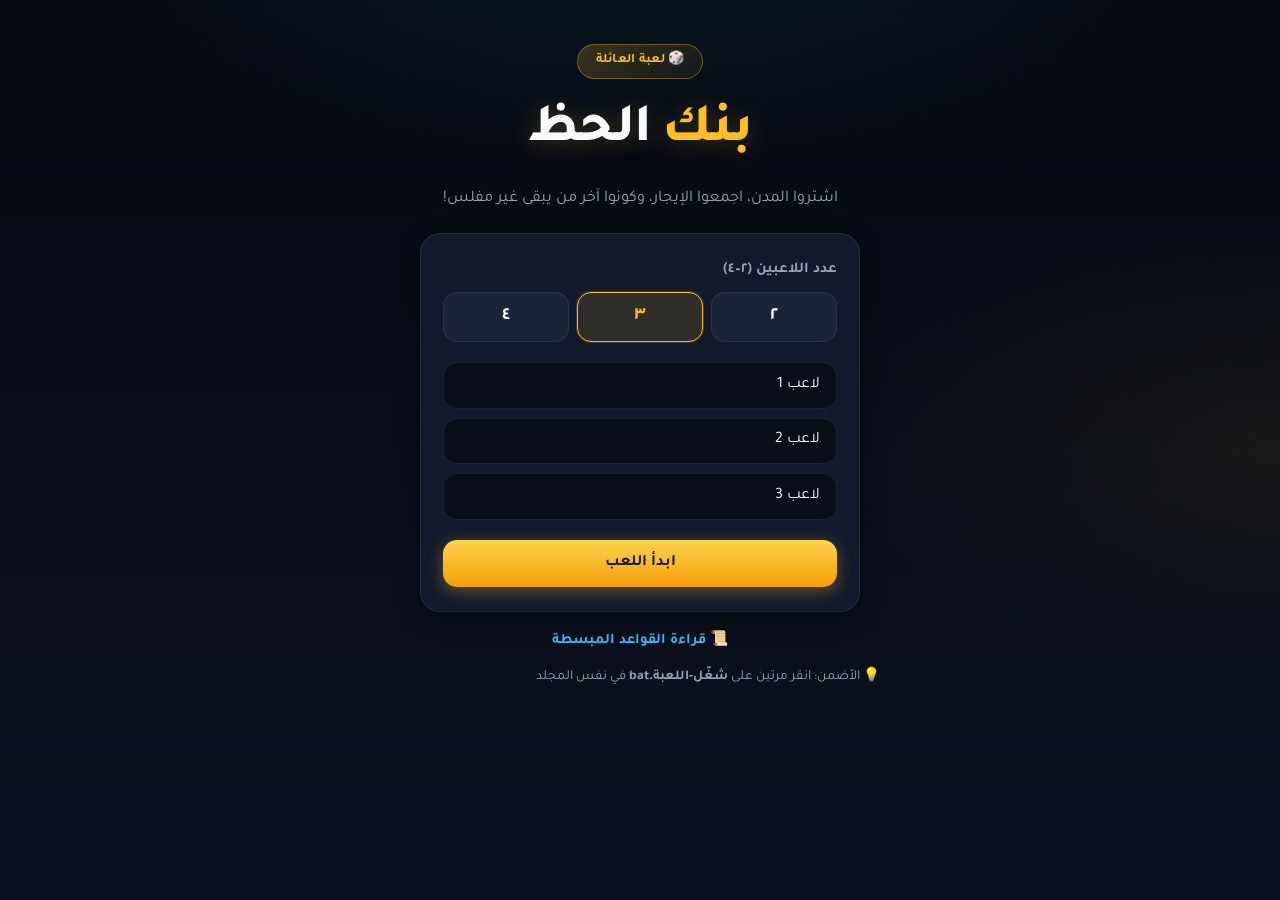
==== index.html @ b0cd0a4f "Add بنك الحظ: Arabic local multiplayer board game. Single-page web game with auto-save and Windows l" ====
<!DOCTYPE html>
<html lang="ar" dir="rtl">
<head>
  <meta charset="UTF-8" />
  <meta name="viewport" content="width=device-width, initial-scale=1, viewport-fit=cover" />
  <meta name="theme-color" content="#0c1220" />
  <title>بنك الحظ — لعبة العائلة</title>
  <link rel="preconnect" href="https://fonts.googleapis.com" />
  <link rel="preconnect" href="https://fonts.gstatic.com" crossorigin />
  <link href="https://fonts.googleapis.com/css2?family=Tajawal:wght@400;500;700;800&display=swap" rel="stylesheet" />
  <style>
:root {
  --bg-deep: #050810;
  --bg: #0c1220;
  --surface: #141c2e;
  --surface-2: #1a2438;
  --surface-glass: rgba(20, 28, 46, 0.92);
  --border: rgba(148, 163, 184, 0.12);
  --border-strong: rgba(251, 191, 36, 0.45);
  --primary: #fbbf24;
  --primary-hover: #f59e0b;
  --accent: #38bdf8;
  --success: #4ade80;
  --danger: #fb7185;
  --text: #f8fafc;
  --text-muted: #94a3b8;
  --text-dim: #64748b;
  --board-frame: #0d3d2a;
  --board-inner: #115e3a;
  --cell-bg: #fffdf7;
  --cell-text: #0f172a;
  --radius: 14px;
  --radius-lg: 20px;
  --shadow: 0 20px 50px rgba(0, 0, 0, 0.55);
  --shadow-soft: 0 8px 24px rgba(0, 0, 0, 0.35);
  --board-size: min(94vw, 580px);
  --ease-out: cubic-bezier(0.22, 1, 0.36, 1);
  font-family: "Tajawal", "Segoe UI", Tahoma, system-ui, sans-serif;
}

*,
*::before,
*::after {
  box-sizing: border-box;
}

html {
  scroll-behavior: smooth;
}

body {
  margin: 0;
  min-height: 100dvh;
  background:
    radial-gradient(ellipse 90% 60% at 50% -15%, rgba(56, 189, 248, 0.12), transparent 55%),
    radial-gradient(ellipse 70% 50% at 100% 50%, rgba(251, 191, 36, 0.06), transparent 50%),
    linear-gradient(180deg, var(--bg-deep) 0%, var(--bg) 100%);
  color: var(--text);
  line-height: 1.55;
  -webkit-font-smoothing: antialiased;
}

#app {
  max-width: 1180px;
  margin: 0 auto;
  padding: 0.75rem 1rem 2rem;
}

.screen {
  display: none;
  opacity: 0;
  transform: translateY(12px);
}

.screen.active {
  display: block;
  animation: screenIn 0.45s var(--ease-out) forwards;
}

@keyframes screenIn {
  to {
    opacity: 1;
    transform: none;
  }
}

.hero {
  text-align: center;
  padding: 2rem 0 1.25rem;
}

.hero-badge {
  display: inline-flex;
  align-items: center;
  gap: 0.35rem;
  background: linear-gradient(135deg, rgba(251, 191, 36, 0.2), rgba(251, 191, 36, 0.05));
  border: 1px solid rgba(251, 191, 36, 0.35);
  padding: 0.4rem 1.1rem;
  border-radius: 999px;
  font-size: 0.82rem;
  font-weight: 700;
  color: var(--primary);
  letter-spacing: 0.02em;
}

.hero h1 {
  font-size: clamp(2.4rem, 9vw, 3.4rem);
  font-weight: 800;
  margin: 0.65rem 0 0;
  letter-spacing: -0.02em;
  color: var(--text);
  text-shadow: 0 2px 24px rgba(251, 191, 36, 0.25);
}

.hero h1 span {
  color: var(--primary);
}

.hero-sub {
  color: var(--text-muted);
  max-width: 30rem;
  margin: 0.85rem auto 0;
  font-size: 1.02rem;
}

.card {
  background: var(--surface-glass);
  backdrop-filter: blur(12px);
  border-radius: var(--radius-lg);
  padding: 1.5rem 1.35rem;
  box-shadow: var(--shadow-soft);
  border: 1px solid var(--border);
}

.setup-card {
  max-width: 440px;
  margin: 0 auto 1rem;
}

.field-label {
  display: block;
  font-weight: 700;
  font-size: 0.95rem;
  color: var(--text-muted);
  margin-bottom: 0.65rem;
}

.player-count {
  display: grid;
  grid-template-columns: repeat(3, 1fr);
  gap: 0.5rem;
  margin-bottom: 1.25rem;
}

.count-btn {
  padding: 0.8rem;
  border: 1px solid var(--border);
  background: var(--surface-2);
  color: var(--text);
  border-radius: var(--radius);
  font-family: inherit;
  font-size: 1.2rem;
  font-weight: 700;
  cursor: pointer;
  transition: border-color 0.2s, background 0.2s, transform 0.15s var(--ease-out);
}

.count-btn:hover {
  border-color: rgba(56, 189, 248, 0.5);
  transform: translateY(-1px);
}

.count-btn.selected {
  border-color: var(--primary);
  background: rgba(251, 191, 36, 0.12);
  color: var(--primary);
  box-shadow: 0 0 0 1px rgba(251, 191, 36, 0.2);
}

.name-fields {
  display: flex;
  flex-direction: column;
  gap: 0.55rem;
  margin-bottom: 1.25rem;
}

.name-fields input {
  width: 100%;
  padding: 0.8rem 1rem;
  border-radius: var(--radius);
  border: 1px solid var(--border);
  background: rgba(5, 8, 16, 0.6);
  color: var(--text);
  font-family: inherit;
  font-size: 1rem;
  transition: border-color 0.2s, box-shadow 0.2s;
}

.name-fields input:focus {
  outline: none;
  border-color: var(--accent);
  box-shadow: 0 0 0 3px rgba(56, 189, 248, 0.15);
}

.setup-actions {
  display: flex;
  flex-direction: column;
  gap: 0.55rem;
}

.btn {
  padding: 0.9rem 1.35rem;
  border: none;
  border-radius: var(--radius);
  font-family: inherit;
  font-size: 1rem;
  font-weight: 700;
  cursor: pointer;
  transition: transform 0.15s var(--ease-out), box-shadow 0.2s, filter 0.2s;
}

.btn:hover:not(:disabled) {
  filter: brightness(1.06);
  transform: translateY(-1px);
}

.btn:active:not(:disabled) {
  transform: scale(0.98);
}

.btn-primary {
  background: linear-gradient(180deg, #fcd34d 0%, var(--primary-hover) 100%);
  color: #1c1917;
  box-shadow: 0 4px 16px rgba(251, 191, 36, 0.35);
}

.btn-secondary {
  background: var(--surface-2);
  color: var(--text);
  border: 1px solid var(--border);
}

.link-btn {
  display: block;
  margin: 1rem auto 0;
  background: none;
  border: none;
  color: var(--accent);
  font-family: inherit;
  font-size: 0.92rem;
  font-weight: 600;
  cursor: pointer;
}

.link-btn:hover {
  text-decoration: underline;
}

.hidden {
  display: none !important;
}

/* ——— اللعب ——— */
.game-topbar {
  display: flex;
  align-items: center;
  justify-content: space-between;
  margin-bottom: 1rem;
  padding: 0.65rem 0.85rem;
  background: var(--surface-glass);
  border: 1px solid var(--border);
  border-radius: var(--radius-lg);
  backdrop-filter: blur(8px);
}

.topbar-title {
  font-weight: 800;
  font-size: 1.05rem;
  display: flex;
  align-items: center;
  gap: 0.45rem;
}

.topbar-actions {
  display: flex;
  gap: 0.4rem;
}

.icon-btn {
  width: 40px;
  height: 40px;
  border-radius: 10px;
  border: 1px solid var(--border);
  background: var(--surface-2);
  cursor: pointer;
  font-size: 1rem;
  transition: background 0.2s, transform 0.15s;
}

.icon-btn:hover {
  background: var(--surface);
  transform: scale(1.05);
}

.icon-btn.danger:hover {
  background: rgba(251, 113, 133, 0.15);
  border-color: rgba(251, 113, 133, 0.35);
}

.game-layout {
  display: grid;
  gap: 1rem;
}

@media (min-width: 920px) {
  .game-layout {
    grid-template-columns: 300px 1fr;
    align-items: start;
  }
}

.sidebar {
  display: flex;
  flex-direction: column;
  gap: 0.55rem;
}

.sidebar-title {
  font-size: 0.75rem;
  font-weight: 700;
  text-transform: uppercase;
  letter-spacing: 0.08em;
  color: var(--text-dim);
  padding: 0 0.25rem 0.35rem;
}

.player-card {
  background: var(--surface);
  border-radius: var(--radius);
  padding: 0.9rem 1rem;
  border: 1px solid var(--border);
  border-right: 4px solid transparent;
  transition: border-color 0.25s, box-shadow 0.25s, transform 0.25s var(--ease-out);
}

.player-card.active-turn {
  border-color: var(--border-strong);
  border-right-color: var(--primary);
  box-shadow: 0 0 24px rgba(251, 191, 36, 0.12);
  transform: translateX(-2px);
}

.player-card.bankrupt {
  opacity: 0.35;
  filter: grayscale(0.8);
}

.player-head {
  display: flex;
  align-items: center;
  gap: 0.55rem;
  margin-bottom: 0.4rem;
}

.player-token {
  width: 32px;
  height: 32px;
  border-radius: 10px;
  display: grid;
  place-items: center;
  font-size: 0.75rem;
  font-weight: 800;
  color: #fff;
  box-shadow: inset 0 -2px 0 rgba(0, 0, 0, 0.15);
}

.player-name {
  font-weight: 700;
  flex: 1;
  font-size: 0.98rem;
}

.player-money {
  font-size: 1.25rem;
  font-weight: 800;
  color: var(--primary);
  font-variant-numeric: tabular-nums;
}

.player-meta {
  font-size: 0.78rem;
  color: var(--text-dim);
  margin-top: 0.15rem;
}

.player-props {
  display: flex;
  flex-wrap: wrap;
  gap: 0.3rem;
  margin-top: 0.45rem;
}

.player-props span {
  display: inline-block;
  background: rgba(0, 0, 0, 0.25);
  border: 1px solid var(--border);
  padding: 0.2rem 0.45rem;
  border-radius: 6px;
  font-size: 0.68rem;
  color: var(--text-muted);
}

.player-props .empty {
  border-style: dashed;
  opacity: 0.7;
}

.board-wrap {
  display: flex;
  flex-direction: column;
  align-items: center;
  gap: 0.85rem;
}

.board {
  --cell: calc(var(--board-size) / 8);
  width: var(--board-size);
  height: var(--board-size);
  display: grid;
  grid-template-columns: var(--cell) repeat(6, var(--cell)) var(--cell);
  grid-template-rows: var(--cell) repeat(6, var(--cell)) var(--cell);
  gap: 3px;
  background: linear-gradient(145deg, var(--board-inner), var(--board-frame));
  border-radius: 16px;
  padding: 8px;
  box-shadow: var(--shadow), inset 0 1px 0 rgba(255, 255, 255, 0.08);
  position: relative;
}

.cell {
  background: var(--cell-bg);
  color: var(--cell-text);
  border-radius: 6px;
  font-size: clamp(0.5rem, 2vw, 0.68rem);
  padding: 3px 2px;
  position: relative;
  overflow: hidden;
  display: flex;
  flex-direction: column;
  min-height: 0;
  border: 1px solid rgba(15, 23, 42, 0.08);
  transition: transform 0.2s var(--ease-out), box-shadow 0.2s;
}

.cell.cell-focus {
  z-index: 2;
  transform: scale(1.06);
  box-shadow: 0 0 0 2px var(--primary), 0 8px 20px rgba(251, 191, 36, 0.35);
  animation: cellPulse 0.6s var(--ease-out);
}

@keyframes cellPulse {
  0% {
    box-shadow: 0 0 0 0 rgba(251, 191, 36, 0.6);
  }
  100% {
    box-shadow: 0 0 0 2px var(--primary), 0 8px 20px rgba(251, 191, 36, 0.35);
  }
}

.cell.corner {
  background: linear-gradient(160deg, #fef3c7, #fde68a);
  font-weight: 800;
  justify-content: center;
  align-items: center;
  text-align: center;
}

.cell.special {
  background: linear-gradient(180deg, #f1f5f9, #e2e8f0);
}

.cell .color-bar {
  height: 8px;
  width: 100%;
  flex-shrink: 0;
  border-radius: 4px 4px 0 0;
}

.cell .cell-name {
  flex: 1;
  display: flex;
  align-items: center;
  justify-content: center;
  text-align: center;
  font-weight: 700;
  line-height: 1.2;
  padding: 2px 1px;
}

.cell .cell-price {
  font-size: 0.58em;
  font-weight: 600;
  color: #64748b;
  text-align: center;
  padding-bottom: 2px;
}

.cell-owned {
  background: #fffef5;
}

.cell .owner-mark {
  position: absolute;
  top: 2px;
  left: 2px;
  width: 6px;
  height: 6px;
  border-radius: 50%;
  box-shadow: 0 0 0 1px rgba(0, 0, 0, 0.15);
}

.cell .tokens {
  position: absolute;
  bottom: 2px;
  left: 2px;
  right: 2px;
  display: flex;
  flex-wrap: wrap;
  gap: 2px;
  justify-content: center;
  min-height: 12px;
}

.mini-token {
  width: 11px;
  height: 11px;
  border-radius: 50%;
  border: 1.5px solid #fff;
  box-shadow: 0 1px 3px rgba(0, 0, 0, 0.35);
  transition: transform 0.15s var(--ease-out);
}

.cell-focus .mini-token {
  transform: scale(1.15);
}

.board-center {
  grid-column: 2 / 8;
  grid-row: 2 / 8;
  background:
    radial-gradient(circle at 50% 30%, rgba(251, 191, 36, 0.08), transparent 55%),
    linear-gradient(165deg, #0f172a 0%, #1e293b 100%);
  border-radius: 12px;
  display: flex;
  flex-direction: column;
  align-items: center;
  justify-content: center;
  color: var(--text);
  text-align: center;
  padding: 1rem;
  border: 1px solid var(--border);
}

.board-center h2 {
  margin: 0;
  font-size: clamp(1.1rem, 4vw, 1.5rem);
  font-weight: 800;
  color: var(--primary);
}

.board-center .center-turn {
  margin-top: 0.75rem;
  padding: 0.5rem 0.85rem;
  background: rgba(0, 0, 0, 0.35);
  border-radius: 999px;
  font-size: 0.8rem;
  border: 1px solid var(--border);
  max-width: 100%;
}

.board-center .center-turn strong {
  color: var(--text);
}

.cell[data-i="0"] { grid-column: 8; grid-row: 8; }
.cell[data-i="1"] { grid-column: 7; grid-row: 8; }
.cell[data-i="2"] { grid-column: 6; grid-row: 8; }
.cell[data-i="3"] { grid-column: 5; grid-row: 8; }
.cell[data-i="4"] { grid-column: 4; grid-row: 8; }
.cell[data-i="5"] { grid-column: 3; grid-row: 8; }
.cell[data-i="6"] { grid-column: 2; grid-row: 8; }
.cell[data-i="7"] { grid-column: 1; grid-row: 8; }
.cell[data-i="8"] { grid-column: 1; grid-row: 7; }
.cell[data-i="9"] { grid-column: 1; grid-row: 6; }
.cell[data-i="10"] { grid-column: 1; grid-row: 5; }
.cell[data-i="11"] { grid-column: 1; grid-row: 4; }
.cell[data-i="12"] { grid-column: 1; grid-row: 3; }
.cell[data-i="13"] { grid-column: 1; grid-row: 2; }
.cell[data-i="14"] { grid-column: 1; grid-row: 1; }
.cell[data-i="15"] { grid-column: 2; grid-row: 1; }
.cell[data-i="16"] { grid-column: 3; grid-row: 1; }
.cell[data-i="17"] { grid-column: 4; grid-row: 1; }
.cell[data-i="18"] { grid-column: 5; grid-row: 1; }
.cell[data-i="19"] { grid-column: 6; grid-row: 1; }
.cell[data-i="20"] { grid-column: 7; grid-row: 1; }
.cell[data-i="21"] { grid-column: 8; grid-row: 1; }
.cell[data-i="22"] { grid-column: 8; grid-row: 2; }
.cell[data-i="23"] { grid-column: 8; grid-row: 3; }
.cell[data-i="24"] { grid-column: 8; grid-row: 4; }
.cell[data-i="25"] { grid-column: 8; grid-row: 5; }
.cell[data-i="26"] { grid-column: 8; grid-row: 6; }
.cell[data-i="27"] { grid-column: 8; grid-row: 7; }

.dice-area {
  width: 100%;
  max-width: var(--board-size);
  background: var(--surface-glass);
  border: 1px solid var(--border);
  border-radius: var(--radius-lg);
  padding: 1.1rem 1rem 1.25rem;
  text-align: center;
  backdrop-filter: blur(10px);
}

.event-strip {
  min-height: 2.25rem;
  margin-bottom: 0.85rem;
  padding: 0.5rem 0.75rem;
  background: rgba(0, 0, 0, 0.3);
  border-radius: var(--radius);
  border: 1px solid var(--border);
  font-size: 0.88rem;
  color: var(--text-muted);
  line-height: 1.4;
  transition: opacity 0.3s, transform 0.3s var(--ease-out);
}

.event-strip.flash {
  animation: stripFlash 0.5s var(--ease-out);
}

@keyframes stripFlash {
  from {
    background: rgba(251, 191, 36, 0.15);
    color: var(--text);
  }
}

.turn-banner {
  margin-bottom: 0.85rem;
  min-height: 2.5rem;
  display: flex;
  align-items: center;
  justify-content: center;
}

.turn-pill {
  display: inline-flex;
  align-items: center;
  gap: 0.5rem;
  padding: 0.45rem 1rem 0.45rem 0.65rem;
  background: var(--surface-2);
  border: 1px solid var(--border);
  border-radius: 999px;
  font-size: 0.95rem;
}

.turn-dot {
  width: 10px;
  height: 10px;
  border-radius: 50%;
  box-shadow: 0 0 8px currentColor;
  animation: turnBlink 1.5s ease infinite;
}

@keyframes turnBlink {
  0%, 100% { opacity: 1; }
  50% { opacity: 0.5; }
}

.turn-pill .tag {
  font-size: 0.72rem;
  padding: 0.15rem 0.45rem;
  background: rgba(251, 113, 133, 0.2);
  color: var(--danger);
  border-radius: 6px;
  font-weight: 700;
}

.dice-row {
  display: flex;
  justify-content: center;
  align-items: center;
  gap: 1.25rem;
  margin-bottom: 0.45rem;
}

.die {
  width: 64px;
  height: 64px;
  background: linear-gradient(145deg, #ffffff, #f1f5f9);
  color: #0f172a;
  border-radius: 14px;
  display: grid;
  place-items: center;
  font-size: 2rem;
  font-weight: 800;
  box-shadow: 0 6px 0 #cbd5e1, 0 10px 24px rgba(0, 0, 0, 0.35);
  transition: transform 0.35s var(--ease-out);
}

.die.rolling {
  animation: dieRoll 0.12s ease infinite;
}

.die.landed {
  animation: dieLand 0.45s var(--ease-out);
}

@keyframes dieRoll {
  0%, 100% { transform: rotate(-8deg) translateY(0); }
  50% { transform: rotate(8deg) translateY(-4px); }
}

@keyframes dieLand {
  0% { transform: scale(1.15) rotate(5deg); }
  100% { transform: none; }
}

.dice-sum {
  color: var(--text-muted);
  font-size: 0.92rem;
  font-weight: 600;
  min-height: 1.35em;
  margin: 0 0 1rem;
}

.dice-sum .double {
  color: var(--primary);
}

.action-buttons {
  display: flex;
  flex-wrap: wrap;
  gap: 0.55rem;
  justify-content: center;
}

.action-buttons .btn {
  min-width: 140px;
}

.btn:disabled {
  opacity: 0.45;
  cursor: not-allowed;
  transform: none !important;
}

.log-panel {
  margin-top: 1rem;
  background: var(--surface);
  border-radius: var(--radius-lg);
  overflow: hidden;
  border: 1px solid var(--border);
}

.log-toggle {
  width: 100%;
  padding: 0.7rem 1rem;
  background: var(--surface-2);
  border: none;
  color: var(--text-muted);
  font-family: inherit;
  font-weight: 600;
  font-size: 0.88rem;
  cursor: pointer;
  text-align: right;
}

.game-log {
  list-style: none;
  margin: 0;
  padding: 0.65rem 1rem 0.85rem;
  max-height: 140px;
  overflow-y: auto;
  font-size: 0.82rem;
  color: var(--text-dim);
}

.game-log.collapsed {
  display: none;
}

.game-log li {
  padding: 0.35rem 0;
  border-bottom: 1px solid var(--border);
}

.game-log li:first-child {
  color: var(--text-muted);
  font-weight: 600;
}

.win-card {
  max-width: 420px;
  margin: 3rem auto;
  text-align: center;
  background: var(--surface-glass);
  padding: 2.25rem 1.75rem;
  border-radius: var(--radius-lg);
  box-shadow: var(--shadow);
  border: 1px solid var(--border-strong);
}

.confetti {
  font-size: 3.5rem;
  animation: confettiPop 0.6s var(--ease-out);
}

@keyframes confettiPop {
  from { transform: scale(0.5); opacity: 0; }
  to { transform: none; opacity: 1; }
}

.win-card h2 {
  color: var(--primary);
  font-size: 2rem;
  margin: 0.5rem 0;
}

.modal {
  border: none;
  border-radius: var(--radius-lg);
  padding: 0;
  max-width: min(92vw, 500px);
  background: var(--surface);
  color: var(--text);
  box-shadow: var(--shadow);
  border: 1px solid var(--border);
}

.modal::backdrop {
  background: rgba(5, 8, 16, 0.75);
  backdrop-filter: blur(4px);
}

.modal-inner {
  padding: 1.5rem 1.35rem;
}

.modal-inner h2,
.modal-inner h3 {
  margin-top: 0;
  color: var(--text);
}

.modal-inner h3 {
  font-size: 1.25rem;
  color: var(--primary);
}

.rules-list {
  padding-right: 1.15rem;
  line-height: 1.7;
  color: var(--text-muted);
}

.rules-list li {
  margin-bottom: 0.55rem;
}

.rules-list strong {
  color: var(--text);
}

.modal-actions {
  display: flex;
  flex-wrap: wrap;
  gap: 0.5rem;
  margin-top: 1.15rem;
}

.modal-actions .btn {
  flex: 1;
  min-width: 100px;
}

@media (max-width: 480px) {
  .die {
    width: 56px;
    height: 56px;
    font-size: 1.65rem;
  }

  .player-card.active-turn {
    transform: none;
  }
}

@media (prefers-reduced-motion: reduce) {
  *,
  *::before,
  *::after {
    animation-duration: 0.01ms !important;
    transition-duration: 0.01ms !important;
  }
}

</style>
</head>
<body>
  <div id="app">
    <!-- شاشة البداية -->
    <section id="screen-setup" class="screen active">
      <header class="hero">
        <div class="hero-badge">🎲 لعبة العائلة</div>
        <h1><span>بنك</span> الحظ</h1>
        <p class="hero-sub">اشتروا المدن، اجمعوا الإيجار، وكونوا آخر من يبقى غير مفلس!</p>
      </header>

      <div class="card setup-card">
        <label class="field-label">عدد اللاعبين (٢–٤)</label>
        <div class="player-count" role="group" aria-label="عدد اللاعبين">
          <button type="button" class="count-btn" data-count="2">٢</button>
          <button type="button" class="count-btn selected" data-count="3">٣</button>
          <button type="button" class="count-btn" data-count="4">٤</button>
        </div>

        <div id="name-fields" class="name-fields"></div>

        <div class="setup-actions">
          <button type="button" id="btn-resume" class="btn btn-secondary hidden">متابعة اللعبة المحفوظة</button>
          <button type="button" id="btn-start" class="btn btn-primary">ابدأ اللعب</button>
        </div>
      </div>

      <button type="button" id="btn-rules-setup" class="link-btn">📜 قراءة القواعد المبسطة</button>
      <p class="hero-sub" style="font-size:0.85rem;margin-top:1rem">💡 الأضمن: انقر مرتين على <strong>شغّل-اللعبة.bat</strong> في نفس المجلد</p>
    </section>

    <!-- شاشة اللعب -->
    <section id="screen-game" class="screen">
      <header class="game-topbar">
        <div class="topbar-title">
          <span class="logo-mini">🎲</span>
          <span>بنك الحظ</span>
        </div>
        <div class="topbar-actions">
          <button type="button" id="btn-rules-game" class="icon-btn" title="القواعد">📜</button>
          <button type="button" id="btn-new-game" class="icon-btn danger" title="لعبة جديدة">🔄</button>
        </div>
      </header>

      <div class="game-layout">
        <aside class="sidebar" id="players-panel"></aside>

        <main class="board-wrap">
          <div id="board" class="board" aria-label="لوحة اللعب"></div>
          <div class="dice-area">
            <div id="event-strip" class="event-strip">مرحباً — اضغط «ابدأ اللعب» ثم ارمِ النرد</div>
            <div class="turn-banner" id="turn-banner"></div>
            <div class="dice-row">
              <div class="die" id="die1"><span>—</span></div>
              <div class="die" id="die2"><span>—</span></div>
            </div>
            <p class="dice-sum" id="dice-sum"></p>
            <div class="action-buttons" id="action-buttons"></div>
          </div>
        </main>
      </div>

      <div id="log-panel" class="log-panel">
        <button type="button" class="log-toggle" id="log-toggle">سجل اللعب ▾</button>
        <ul id="game-log" class="game-log collapsed"></ul>
      </div>
    </section>

    <!-- شاشة الفوز -->
    <section id="screen-win" class="screen">
      <div class="win-card">
        <div class="confetti">🎉</div>
        <h2 id="win-title">فوز!</h2>
        <p id="win-message"></p>
        <button type="button" id="btn-win-new" class="btn btn-primary">لعبة جديدة</button>
        <button type="button" id="btn-win-home" class="btn btn-secondary">العودة للرئيسية</button>
      </div>
    </section>
  </div>

  <!-- نافذة القواعد -->
  <dialog id="rules-dialog" class="modal">
    <div class="modal-inner">
      <h2>قواعد مبسطة</h2>
      <ul class="rules-list">
        <li>كل لاعب يبدأ بـ <strong>١٥٠٠</strong> دينار وقطعة على مربع <strong>البداية</strong>.</li>
        <li>بالدور: ارمِ النرد (٢–١٢) وتحرّك. إذا طلع <strong>توتّا</strong> (نفس الرقم على النردين) ترمي مرة أخرى بعد انتهاء دورك (حد أقصى ٣ توتا متتالية).</li>
        <li>مرور أو وقوف على <strong>البداية</strong>: تحصل على <strong>٢٠٠</strong> دينار.</li>
        <li>مربع <strong>مدينة</strong> غير مملوكة: يمكنك الشراء بالسعر المعروض أو تخطي الشراء.</li>
        <li>مربع مدينة مملوكة لغيرك: تدفع <strong>إيجار</strong> حسب السعر على المربع.</li>
        <li><strong>البنك</strong>: يدفع ويستلم؛ لا يمكنك الاقتراض. إذا لم تكفِ أموالك للدفع تُباع ممتلكاتك تلقائياً للبنك (نصف السعر) حتى تسدّد أو <strong>تفلس</strong>.</li>
        <li><strong>الضريبة</strong>: ١٠٠ أو ٢٠٠ دينار حسب المربع.</li>
        <li><strong>كرت الحظ</strong>: اسحب كرتاً وتنفّذ ما عليه فوراً.</li>
        <li><strong>السجن</strong>: عند «اذهب إلى السجن» تنتقل للسجن. للخروج: ادفع <strong>٥٠</strong>، أو ارمِ توتا، أو انتظر ٣ دورات (بدون حركة).</li>
        <li>زيارة السجن أو الانتظار المجاني: لا شيء يحدث.</li>
        <li>آخر لاعب <strong>غير مفلس</strong> يفوز!</li>
      </ul>
      <form method="dialog">
        <button class="btn btn-primary">فهمت</button>
      </form>
    </div>
  </dialog>

  <!-- نافذة إجراء -->
  <dialog id="action-dialog" class="modal">
    <div class="modal-inner" id="action-dialog-body"></div>
  </dialog>

  <script>
(function () {
  "use strict";

  const STORAGE_KEY = "bankAlHazz_save_v1";
  const BOARD_LEN = 28;
  const START_INDEX = 0;
  const JAIL_INDEX = 7;
  const GO_JAIL_INDEX = 21;
  const START_MONEY = 1500;
  const PASS_START_BONUS = 200;
  const JAIL_BAIL = 50;
  const MAX_DOUBLES = 3;

  const PLAYER_COLORS = ["#ef4444", "#3b82f6", "#eab308", "#a855f7"];
  const PLAYER_EMOJI = ["1", "2", "3", "4"];

  const MOVE_STEP_MS = 130;

  /** @type {typeof cells} */
  const cells = [
    { type: "start", name: "البداية", short: "🏁" },
    { type: "property", name: "سوق واقف", price: 60, rent: 6, color: "#7c3aed" },
    { type: "property", name: "حي الصفا", price: 60, rent: 6, color: "#7c3aed" },
    { type: "chance", name: "كرت الحظ", short: "❓" },
    { type: "property", name: "كورنيش جدة", price: 100, rent: 10, color: "#0284c7" },
    { type: "property", name: "برج المملكة", price: 100, rent: 10, color: "#0284c7" },
    { type: "property", name: "العلا", price: 120, rent: 12, color: "#0284c7" },
    { type: "jail", name: "السجن", short: "🔒" },
    { type: "property", name: "مارينا دبي", price: 140, rent: 14, color: "#dc2626" },
    { type: "property", name: "مسقط", price: 140, rent: 14, color: "#dc2626" },
    { type: "tax", name: "ضريبة", amount: 100, short: "💸" },
    { type: "property", name: "الكويت", price: 160, rent: 16, color: "#dc2626" },
    { type: "property", name: "الدوحة", price: 180, rent: 18, color: "#ea580c" },
    { type: "property", name: "المنامة", price: 180, rent: 18, color: "#ea580c" },
    { type: "free", name: "استراحة", short: "☕" },
    { type: "property", name: "القاهرة", price: 200, rent: 20, color: "#ea580c" },
    { type: "chance", name: "كرت الحظ", short: "❓" },
    { type: "property", name: "فاس", price: 220, rent: 22, color: "#0d9488" },
    { type: "property", name: "مراكش", price: 220, rent: 22, color: "#0d9488" },
    { type: "property", name: "تونس", price: 240, rent: 24, color: "#0d9488" },
    { type: "gojail", name: "اذهب للسجن", short: "👮" },
    { type: "property", name: "بيروت", price: 260, rent: 26, color: "#16a34a" },
    { type: "property", name: "عمان", price: 260, rent: 26, color: "#16a34a" },
    { type: "property", name: "دمشق", price: 280, rent: 28, color: "#16a34a" },
    { type: "property", name: "الرياض", price: 300, rent: 30, color: "#ca8a04" },
    { type: "property", name: "أبوظبي", price: 320, rent: 32, color: "#ca8a04" },
    { type: "tax", name: "ضريبة كبيرة", amount: 200, short: "💸" },
    { type: "property", name: "القدس", price: 350, rent: 35, color: "#ca8a04" },
  ];

  const chanceCards = [
    { text: "ارجع إلى البداية واستلم ٢٠٠ دينار.", effect: "goStart" },
    { text: "البنك يمنحك ١٠٠ دينار.", effect: "gain", amount: 100 },
    { text: "ادفع ٥٠ دينار للبنك.", effect: "pay", amount: 50 },
    { text: "اذهب إلى السجن مباشرة.", effect: "jail" },
    { text: "تقدّم ٣ مربعات.", effect: "move", steps: 3 },
    { text: "ارجع ٣ مربعات.", effect: "move", steps: -3 },
    { text: "ادفع ٧٥ دينار (رسوم إصلاح).", effect: "pay", amount: 75 },
    { text: "احصل على ٥٠ دينار من كل لاعب نشط.", effect: "collectAll", amount: 50 },
    { text: "تبرّع ٢٥ دينار للبنك.", effect: "pay", amount: 25 },
    { text: "تقدّم إلى أقرب مدينة (إن وُجدت) — أو ٢٠٠ دينار.", effect: "nearestOrMoney" },
  ];

  /** @type {GameState | null} */
  let state = null;
  let busy = false;
  let selectedCount = 3;

  const $ = (sel) => document.querySelector(sel);
  const screens = {
    setup: $("#screen-setup"),
    game: $("#screen-game"),
    win: $("#screen-win"),
  };

  function fmt(n) {
    return n.toLocaleString("ar-EG");
  }

  function log(msg) {
    if (!state) return;
    state.log.unshift(msg);
    if (state.log.length > 80) state.log.pop();
    const strip = document.querySelector("#event-strip");
    if (strip) {
      strip.textContent = msg;
      strip.classList.remove("flash");
      void strip.offsetWidth;
      strip.classList.add("flash");
    }
    saveGame();
    renderLog();
  }

  function createInitialState(names) {
    const owners = new Array(BOARD_LEN).fill(null);
    const players = names.map((name, i) => ({
      id: i,
      name: name.trim() || `لاعب ${i + 1}`,
      money: START_MONEY,
      position: START_INDEX,
      inJail: false,
      jailTurns: 0,
      bankrupt: false,
      color: PLAYER_COLORS[i],
      emoji: PLAYER_EMOJI[i],
    }));
    return {
      players,
      owners,
      currentPlayerIndex: 0,
      phase: "roll",
      doublesStreak: 0,
      extraRollFromDoubles: false,
      log: ["— بدأت لعبة جديدة —"],
      winnerId: null,
      focusCell: null,
    };
  }

  function boardCellLabel(cell) {
    const compact = window.matchMedia("(max-width: 520px)").matches;
    if (cell.type === "property") {
      if (compact) {
        const w = cell.name.split(/\s+/)[0];
        return w.length > 5 ? w.slice(0, 4) + "…" : w;
      }
      return cell.name;
    }
    return cell.short || cell.name;
  }

  function activePlayers() {
    return state.players.filter((p) => !p.bankrupt);
  }

  function currentPlayer() {
    return state.players[state.currentPlayerIndex];
  }

  function nextPlayerIndex(from) {
    let i = from;
    for (let n = 0; n < state.players.length; n++) {
      i = (i + 1) % state.players.length;
      if (!state.players[i].bankrupt) return i;
    }
    return from;
  }

  function saveGame() {
    if (!state) return;
    try {
      localStorage.setItem(STORAGE_KEY, JSON.stringify(state));
      $("#btn-resume").classList.remove("hidden");
    } catch (_) {
      /* ignore */
    }
  }

  function loadGame() {
    try {
      const raw = localStorage.getItem(STORAGE_KEY);
      if (!raw) return null;
      return JSON.parse(raw);
    } catch {
      return null;
    }
  }

  function clearSave() {
    localStorage.removeItem(STORAGE_KEY);
    $("#btn-resume").classList.add("hidden");
  }

  function showScreen(name) {
    Object.values(screens).forEach((el) => el.classList.remove("active"));
    screens[name].classList.add("active");
  }

  function propertiesOf(playerId) {
    const list = [];
    for (let i = 0; i < BOARD_LEN; i++) {
      if (cells[i].type === "property" && state.owners[i] === playerId) {
        list.push({ index: i, ...cells[i] });
      }
    }
    return list;
  }

  function sellPropertyToBank(cellIndex) {
    const cell = cells[cellIndex];
    if (cell.type !== "property") return 0;
    const ownerId = state.owners[cellIndex];
    if (ownerId == null) return 0;
    const refund = Math.floor(cell.price / 2);
    state.players[ownerId].money += refund;
    state.owners[cellIndex] = null;
    log(`${state.players[ownerId].name} باع ${cell.name} للبنك (+${fmt(refund)}).`);
    return refund;
  }

  function tryPay(player, amount, reason) {
    if (player.bankrupt) return false;
    if (player.money >= amount) {
      player.money -= amount;
      return true;
    }
    while (player.money < amount) {
      const owned = propertiesOf(player.id);
      if (owned.length === 0) {
        declareBankrupt(player, reason);
        return false;
      }
      sellPropertyToBank(owned[0].index);
    }
    if (player.money >= amount) {
      player.money -= amount;
      return true;
    }
    declareBankrupt(player, reason);
    return false;
  }

  function transferMoney(from, to, amount, reason) {
    if (!tryPay(from, amount, reason)) return false;
    if (to) to.money += amount;
    return true;
  }

  function declareBankrupt(player, reason) {
    player.bankrupt = true;
    player.inJail = false;
    log(`💀 ${player.name} أفلس (${reason}).`);
    for (let i = 0; i < BOARD_LEN; i++) {
      if (state.owners[i] === player.id) state.owners[i] = null;
    }
    player.money = 0;
    checkWinner();
    saveGame();
    renderAll();
  }

  function checkWinner() {
    const alive = activePlayers();
    if (alive.length === 1 && state.players.length > 1) {
      state.winnerId = alive[0].id;
      state.phase = "ended";
      saveGame();
      showWin(alive[0]);
    } else if (alive.length === 0) {
      state.phase = "ended";
      saveGame();
    }
  }

  function showWin(player) {
    $("#win-title").textContent = "🎉 فوز!";
    $("#win-message").textContent = `${player.name} هو آخر من بقي غير مفلس! الرصيد: ${fmt(player.money)} دينار.`;
    showScreen("win");
  }

  function renderNameFields() {
    const wrap = $("#name-fields");
    wrap.innerHTML = "";
    for (let i = 0; i < selectedCount; i++) {
      const input = document.createElement("input");
      input.type = "text";
      input.placeholder = `اسم اللاعب ${i + 1}`;
      input.maxLength = 16;
      input.dataset.index = String(i);
      input.value = `لاعب ${i + 1}`;
      wrap.appendChild(input);
    }
  }

  function renderBoard() {
    const board = $("#board");
    board.innerHTML = "";

    const center = document.createElement("div");
    center.className = "board-center";
    const cur = currentPlayer();
    const centerTurn =
      cur && !cur.bankrupt && state.phase !== "ended"
        ? `<div class="center-turn">الدور: <strong style="color:${cur.color}">${cur.name}</strong></div>`
        : "<p style='margin:0.35rem 0 0;font-size:0.75rem;color:var(--text-dim)'>٢–٤ لاعبين · نفس الجهاز</p>";
    center.innerHTML = `<h2>بنك الحظ</h2>${centerTurn}`;
    board.appendChild(center);

    for (let i = 0; i < BOARD_LEN; i++) {
      const cell = cells[i];
      const el = document.createElement("div");
      el.className = "cell";
      el.dataset.i = String(i);
      el.title = cell.name;
      if (state.focusCell === i) el.classList.add("cell-focus");
      if (cell.type === "start" || cell.type === "jail" || cell.type === "free" || cell.type === "gojail") {
        el.classList.add("corner");
      } else if (cell.type !== "property") {
        el.classList.add("special");
      }

      if (cell.type === "property") {
        const bar = document.createElement("div");
        bar.className = "color-bar";
        bar.style.background = cell.color;
        el.appendChild(bar);
        const ownerId = state.owners[i];
        if (ownerId != null) {
          el.classList.add("cell-owned");
          const mark = document.createElement("span");
          mark.className = "owner-mark";
          mark.style.background = state.players[ownerId].color;
          el.appendChild(mark);
        }
      }

      const nameEl = document.createElement("div");
      nameEl.className = "cell-name";
      nameEl.textContent = boardCellLabel(cell);
      el.appendChild(nameEl);

      if (cell.type === "property") {
        const price = document.createElement("div");
        price.className = "cell-price";
        price.textContent = `${fmt(cell.price)}`;
        el.appendChild(price);
      }

      const tokens = document.createElement("div");
      tokens.className = "tokens";
      state.players.forEach((p) => {
        if (!p.bankrupt && p.position === i) {
          const t = document.createElement("span");
          t.className = "mini-token";
          t.style.background = p.color;
          t.title = p.name;
          tokens.appendChild(t);
        }
      });
      el.appendChild(tokens);
      board.appendChild(el);
    }
  }

  function renderPlayersPanel() {
    const panel = $("#players-panel");
    panel.innerHTML = '<div class="sidebar-title">اللاعبون</div>';
    const cur = currentPlayer();
    state.players.forEach((p) => {
      const card = document.createElement("div");
      card.className = "player-card";
      if (cur && p.id === cur.id && !p.bankrupt && state.phase !== "ended") {
        card.classList.add("active-turn");
      }
      if (p.bankrupt) card.classList.add("bankrupt");
      card.style.borderRightColor = p.bankrupt ? "transparent" : p.color;

      const props = propertiesOf(p.id);
      const propsHtml = props.length
        ? props.map((pr) => `<span title="${pr.name}">${pr.name.split(" ")[0]}</span>`).join("")
        : '<span class="empty">لا ممتلكات</span>';

      const meta = p.bankrupt ? "مفلس" : p.inJail ? "في السجن" : `${props.length} مدينة`;

      card.innerHTML = `
        <div class="player-head">
          <span class="player-token" style="background:${p.color}">${p.emoji}</span>
          <span class="player-name">${p.name}</span>
        </div>
        <div class="player-money">${fmt(p.money)} <small style="font-size:0.65em;opacity:0.85">د.إ</small></div>
        <div class="player-meta">${meta}</div>
        <div class="player-props">${propsHtml}</div>
      `;
      panel.appendChild(card);
    });
  }

  function renderLog() {
    const ul = $("#game-log");
    ul.innerHTML = state.log.map((line) => `<li>${line}</li>`).join("");
  }

  function renderActions() {
    const wrap = $("#action-buttons");
    wrap.innerHTML = "";
    const p = currentPlayer();
    const banner = $("#turn-banner");

    if (state.phase === "ended") {
      banner.innerHTML = '<span class="turn-pill">انتهت اللعبة</span>';
      return;
    }
    if (!p || p.bankrupt) {
      banner.innerHTML = "";
      return;
    }

    const jailTag = p.inJail ? '<span class="tag">سجن</span>' : "";
    banner.innerHTML = `<div class="turn-pill"><span class="turn-dot" style="background:${p.color};color:${p.color}"></span><strong>${p.name}</strong>${jailTag}</div>`;

    if (state.phase === "roll") {
      const rollBtn = mkBtn("🎲 ارمِ النرد", "btn-primary", () => doRoll());
      if (busy) rollBtn.disabled = true;
      wrap.appendChild(rollBtn);

      if (p.inJail) {
        const payBtn = mkBtn(`ادفع ${fmt(JAIL_BAIL)} للخروج`, "btn-secondary", () => payJailAndRoll());
        payBtn.disabled = busy;
        wrap.appendChild(payBtn);
      }
    } else if (state.phase === "postRoll") {
      const endBtn = mkBtn("إنهاء الدور", "btn-secondary", () => endTurn());
      endBtn.disabled = busy;
      wrap.appendChild(endBtn);
    }
  }

  function mkBtn(label, cls, onClick) {
    const b = document.createElement("button");
    b.type = "button";
    b.className = `btn ${cls}`;
    b.textContent = label;
    b.addEventListener("click", onClick);
    return b;
  }

  function renderDice(d1, d2) {
    const el1 = $("#die1");
    const el2 = $("#die2");
    if (d1 == null) {
      el1.querySelector("span").textContent = "—";
      el2.querySelector("span").textContent = "—";
      $("#dice-sum").textContent = "";
      return;
    }
    el1.querySelector("span").textContent = String(d1);
    el2.querySelector("span").textContent = String(d2);
    el1.classList.add("landed");
    el2.classList.add("landed");
    setTimeout(() => {
      el1.classList.remove("landed");
      el2.classList.remove("landed");
    }, 450);
    const sumEl = $("#dice-sum");
    const doublePart = d1 === d2 ? ' · <span class="double">توتّا!</span>' : "";
    sumEl.innerHTML = `المجموع: <strong>${d1 + d2}</strong>${doublePart}`;
  }

  function renderAll() {
    if (!state) return;
    renderBoard();
    renderPlayersPanel();
    renderActions();
    renderLog();
  }

  function animateRoll(d1, d2) {
    return new Promise((resolve) => {
      const el1 = $("#die1");
      const el2 = $("#die2");
      el1.classList.add("rolling");
      el2.classList.add("rolling");
      let ticks = 0;
      const iv = setInterval(() => {
        el1.querySelector("span").textContent = String(1 + Math.floor(Math.random() * 6));
        el2.querySelector("span").textContent = String(1 + Math.floor(Math.random() * 6));
        ticks++;
        if (ticks > 12) {
          clearInterval(iv);
          el1.classList.remove("rolling");
          el2.classList.remove("rolling");
          renderDice(d1, d2);
          resolve();
        }
      }, 55);
    });
  }

  async function doRoll() {
    if (busy || state.phase !== "roll") return;
    const p = currentPlayer();
    if (p.bankrupt || p.inJail === undefined) return;

    busy = true;
    renderActions();

    const d1 = 1 + Math.floor(Math.random() * 6);
    const d2 = 1 + Math.floor(Math.random() * 6);
    const isDouble = d1 === d2;

    await animateRoll(d1, d2);

    if (p.inJail) {
      if (isDouble) {
        p.inJail = false;
        p.jailTurns = 0;
        log(`${p.name} طلع توتا وهرب من السجن!`);
        await movePlayerSteps(p, d1 + d2, true);
      } else {
        p.jailTurns++;
        log(`${p.name} لم يطلع توتا في السجن (محاولة ${p.jailTurns}/٣).`);
        if (p.jailTurns >= 3) {
          p.inJail = false;
          p.jailTurns = 0;
          log(`${p.name} خرج من السجن بعد ٣ دورات.`);
        }
        state.phase = "postRoll";
        state.doublesStreak = 0;
        busy = false;
        saveGame();
        renderAll();
        return;
      }
    } else {
      await movePlayerSteps(p, d1 + d2, true);
    }

    if (isDouble && !p.bankrupt && !p.inJail) {
      state.doublesStreak++;
      if (state.doublesStreak >= MAX_DOUBLES) {
        log(`${p.name} توتا ٣ مرات — اذهب إلى السجن!`);
        sendToJail(p);
        state.doublesStreak = 0;
        state.phase = "postRoll";
      } else {
        state.extraRollFromDoubles = true;
        state.phase = "roll";
        log(`${p.name} توتا — ارمِ مرة أخرى!`);
      }
    } else {
      state.doublesStreak = 0;
      state.extraRollFromDoubles = false;
      state.phase = "postRoll";
    }

    busy = false;
    saveGame();
    renderAll();
    checkWinner();
  }

  function payJailAndRoll() {
    const p = currentPlayer();
    if (!p.inJail || state.phase !== "roll" || busy) return;
    if (!tryPay(p, JAIL_BAIL, "فدية السجن")) {
      renderAll();
      return;
    }
    log(`${p.name} دفع ${fmt(JAIL_BAIL)} وخرج من السجن.`);
    p.inJail = false;
    p.jailTurns = 0;
    saveGame();
    renderAll();
  }

  async function movePlayerSteps(player, steps, collectPass) {
    if (player.bankrupt) return;
    const dir = steps >= 0 ? 1 : -1;
    const total = Math.abs(steps);
    if (steps > 0 && collectPass && player.position + steps >= BOARD_LEN) {
      player.money += PASS_START_BONUS;
      log(`${player.name} مرّ على البداية (+${fmt(PASS_START_BONUS)}).`);
    }
    for (let s = 0; s < total; s++) {
      player.position = (player.position + dir + BOARD_LEN) % BOARD_LEN;
      state.focusCell = player.position;
      renderBoard();
      renderPlayersPanel();
      await delay(MOVE_STEP_MS);
    }
    await delay(180);
    await resolveLanding(player);
  }

  function sendToJail(player) {
    player.position = JAIL_INDEX;
    player.inJail = true;
    player.jailTurns = 0;
    state.focusCell = JAIL_INDEX;
    renderBoard();
  }

  async function resolveLanding(player) {
    if (player.bankrupt) return;
    const idx = player.position;
    const cell = cells[idx];

    switch (cell.type) {
      case "start":
        log(`${player.name} على البداية.`);
        break;
      case "property":
        await handleProperty(player, idx, cell);
        break;
      case "chance":
        await drawChance(player);
        break;
      case "tax":
        log(`${player.name} يدفع ضريبة ${fmt(cell.amount)}.`);
        tryPay(player, cell.amount, "الضريبة");
        break;
      case "jail":
        log(`${player.name} زيارة للسجن فقط.`);
        break;
      case "free":
        log(`${player.name} استراحة — لا شيء.`);
        break;
      case "gojail":
        log(`${player.name} اذهب إلى السجن!`);
        sendToJail(player);
        break;
      default:
        break;
    }
    saveGame();
    renderAll();
  }

  function delay(ms) {
    return new Promise((r) => setTimeout(r, ms));
  }

  async function handleProperty(player, idx, cell) {
    const ownerId = state.owners[idx];
    if (ownerId == null) {
      const ok = await confirmDialog(
        `<h3>${cell.name}</h3>
        <p>السعر: <strong>${fmt(cell.price)}</strong> · الإيجار: ${fmt(cell.rent)}</p>
        <p>هل تشتري هذه المدينة؟</p>`,
        [
          { label: "شراء", primary: true, value: true },
          { label: "تخطي", value: false },
        ]
      );
      if (ok && player.money >= cell.price) {
        player.money -= cell.price;
        state.owners[idx] = player.id;
        log(`${player.name} اشترى ${cell.name} بـ ${fmt(cell.price)}.`);
      } else if (ok) {
        log(`${player.name} لا يملك مالاً كافياً لشراء ${cell.name}.`);
      } else {
        log(`${player.name} تخطى شراء ${cell.name}.`);
      }
    } else if (ownerId === player.id) {
      log(`${player.name} على مدينته ${cell.name}.`);
    } else {
      const owner = state.players[ownerId];
      if (owner.bankrupt) {
        state.owners[idx] = null;
        return handleProperty(player, idx, cell);
      }
      log(`${player.name} يدفع إيجار ${fmt(cell.rent)} لـ ${owner.name}.`);
      transferMoney(player, owner, cell.rent, "الإيجار");
    }
  }

  async function drawChance(player) {
    const card = chanceCards[Math.floor(Math.random() * chanceCards.length)];
    log(`🃏 ${player.name}: ${card.text}`);
    await applyChance(player, card);
  }

  async function applyChance(player, card) {
    switch (card.effect) {
      case "goStart":
        player.position = START_INDEX;
        player.money += PASS_START_BONUS;
        renderBoard();
        break;
      case "gain":
        player.money += card.amount;
        break;
      case "pay":
        tryPay(player, card.amount, "كرت الحظ");
        break;
      case "jail":
        sendToJail(player);
        break;
      case "move":
        await movePlayerSteps(player, card.steps, card.steps > 0);
        break;
      case "collectAll":
        activePlayers().forEach((other) => {
          if (other.id !== player.id) {
            transferMoney(other, player, card.amount, "كرت الحظ");
          }
        });
        break;
      case "nearestOrMoney": {
        let found = false;
        for (let d = 1; d < BOARD_LEN; d++) {
          const next = (player.position + d) % BOARD_LEN;
          if (cells[next].type === "property" && state.owners[next] == null) {
            player.position = next;
            found = true;
            renderBoard();
            await resolveLanding(player);
            break;
          }
        }
        if (!found) player.money += 200;
        break;
      }
      default:
        break;
    }
  }

  function confirmDialog(html, buttons) {
    return new Promise((resolve) => {
      const dlg = $("#action-dialog");
      const body = $("#action-dialog-body");
      body.innerHTML = html + '<div class="modal-actions" id="dlg-actions"></div>';
      const actions = body.querySelector("#dlg-actions");
      let settled = false;
      const finish = (value) => {
        if (settled) return;
        settled = true;
        resolve(value);
      };
      buttons.forEach((b) => {
        const btn = mkBtn(b.label, b.primary ? "btn-primary" : "btn-secondary", () => {
          finish(b.value);
          dlg.close();
        });
        actions.appendChild(btn);
      });
      dlg.addEventListener("cancel", () => finish(false), { once: true });
      dlg.addEventListener("close", () => finish(false), { once: true });
      dlg.showModal();
    });
  }

  function endTurn() {
    if (state.phase !== "postRoll" || busy) return;
    state.currentPlayerIndex = nextPlayerIndex(state.currentPlayerIndex);
    state.phase = "roll";
    state.doublesStreak = 0;
    state.extraRollFromDoubles = false;
    renderDice(null, null);
    saveGame();
    renderAll();
  }

  function startGame(names, resumeState) {
    state = resumeState || createInitialState(names);
    if (!state.log) state.log = [];
    if (!state.owners || state.owners.length !== BOARD_LEN) {
      state.owners = new Array(BOARD_LEN).fill(null);
    }
    if (state.focusCell == null) state.focusCell = state.players[0]?.position ?? 0;
    busy = false;
    saveGame();
    showScreen("game");
    renderDice(null, null);
    renderAll();
  }

  function setupListeners() {
    document.querySelectorAll(".count-btn").forEach((btn) => {
      btn.addEventListener("click", () => {
        document.querySelectorAll(".count-btn").forEach((b) => b.classList.remove("selected"));
        btn.classList.add("selected");
        selectedCount = Number(btn.dataset.count);
        renderNameFields();
      });
    });

    $("#btn-start").addEventListener("click", () => {
      const inputs = [...$("#name-fields").querySelectorAll("input")];
      const names = inputs.map((inp) => inp.value.trim() || inp.placeholder);
      clearSave();
      startGame(names, null);
    });

    $("#btn-resume").addEventListener("click", () => {
      const saved = loadGame();
      if (saved && !saved.winnerId) startGame([], saved);
      else if (saved && saved.winnerId) {
        state = saved;
        showWin(state.players[state.winnerId]);
      }
    });

    const newGame = () => {
      if (confirm("بدء لعبة جديدة؟ سيتم مسح التقدم المحفوظ.")) {
        clearSave();
        state = null;
        showScreen("setup");
      }
    };
    $("#btn-new-game").addEventListener("click", newGame);
    $("#btn-win-new").addEventListener("click", () => {
      clearSave();
      state = null;
      showScreen("setup");
    });
    $("#btn-win-home").addEventListener("click", () => {
      showScreen("setup");
    });

    const rules = $("#rules-dialog");
    $("#btn-rules-setup").addEventListener("click", () => rules.showModal());
    $("#btn-rules-game").addEventListener("click", () => rules.showModal());

    $("#log-toggle").addEventListener("click", () => {
      $("#game-log").classList.toggle("collapsed");
    });
  }

  function init() {
    try {
      if (!document.querySelector("#screen-setup")) {
        throw new Error("واجهة اللعبة غير مكتملة");
      }
      renderNameFields();
      setupListeners();
      if (loadGame()) $("#btn-resume").classList.remove("hidden");
    } catch (err) {
      console.error(err);
      document.body.insertAdjacentHTML(
        "afterbegin",
        `<div style="background:#e94560;color:#fff;padding:1rem;text-align:center;font-family:Tahoma">
          تعذّر تشغيل اللعبة: ${err.message}<br>جرّب النقر على <strong>شغّل-اللعبة.bat</strong> في نفس المجلد.
        </div>`
      );
    }
  }

  if (document.readyState === "loading") {
    document.addEventListener("DOMContentLoaded", init);
  } else {
    init();
  }
})();

</script>
</body>
</html>
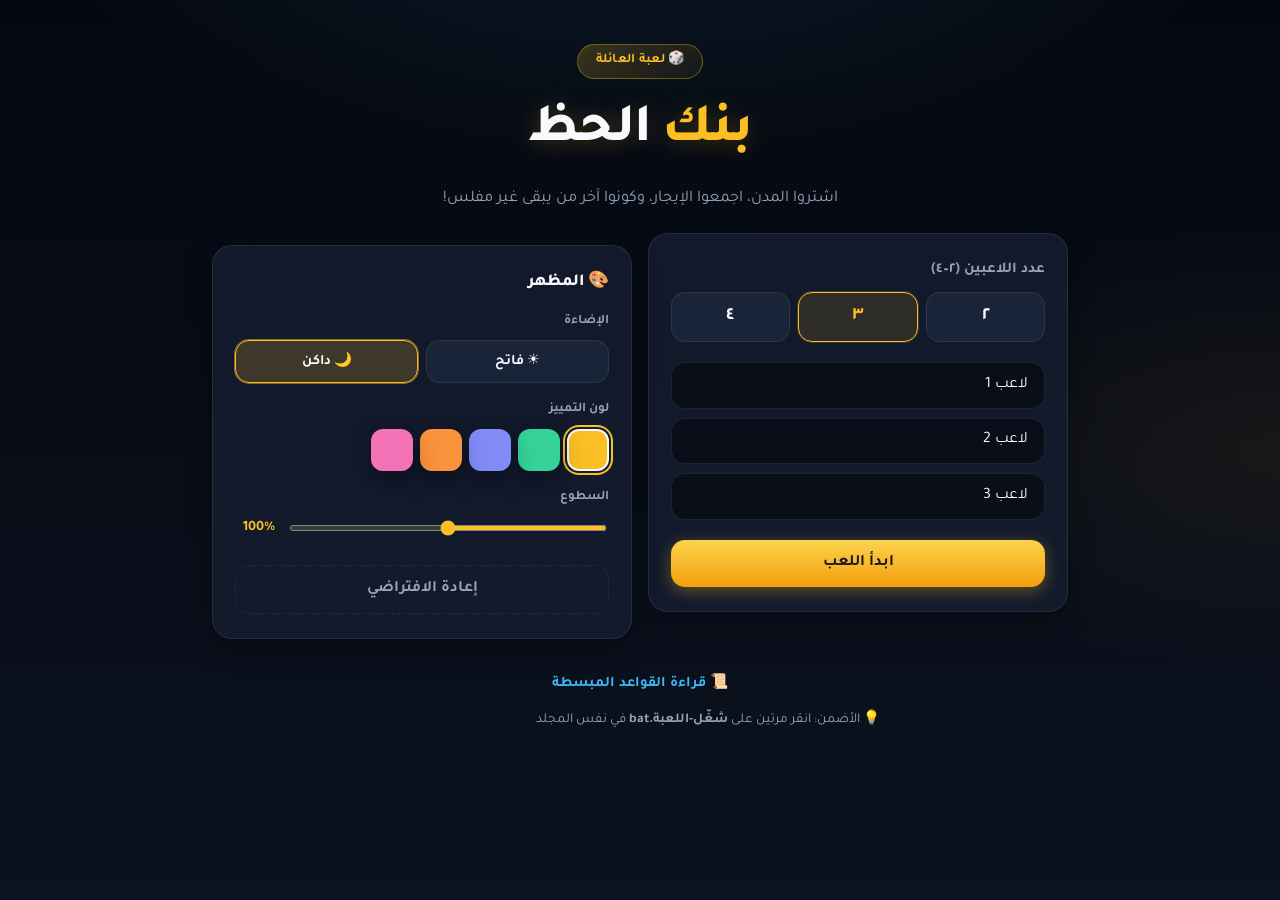
==== commit bcee5065: "Add appearance customization features to بنك الحظ. Introduced a new appearance panel allowing users " ====
--- a/index.html
+++ b/index.html
@@ -8,34 +8,115 @@
   <link rel="preconnect" href="https://fonts.googleapis.com" />
   <link rel="preconnect" href="https://fonts.gstatic.com" crossorigin />
   <link href="https://fonts.googleapis.com/css2?family=Tajawal:wght@400;500;700;800&display=swap" rel="stylesheet" />
+  <script>
+    (function () {
+      try {
+        var p = JSON.parse(localStorage.getItem("bankAlHazz_appearance_v1") || "{}");
+        var r = document.documentElement;
+        r.dataset.theme = p.theme || "dark";
+        r.dataset.accent = p.accent || "gold";
+        if (p.brightness) r.style.setProperty("--ui-bright", String(p.brightness / 100));
+      } catch (e) {}
+    })();
+  </script>
   <style>
 :root {
+  --radius: 14px;
+  --radius-lg: 20px;
+  --ease-out: cubic-bezier(0.22, 1, 0.36, 1);
+  --board-size: min(94vw, 580px);
+  --ui-bright: 1;
+  --glow: rgba(251, 191, 36, 0.15);
+  font-family: "Tajawal", "Segoe UI", Tahoma, system-ui, sans-serif;
+}
+
+html[data-theme="dark"] {
+  color-scheme: dark;
   --bg-deep: #050810;
   --bg: #0c1220;
   --surface: #141c2e;
   --surface-2: #1a2438;
   --surface-glass: rgba(20, 28, 46, 0.92);
-  --border: rgba(148, 163, 184, 0.12);
-  --border-strong: rgba(251, 191, 36, 0.45);
-  --primary: #fbbf24;
-  --primary-hover: #f59e0b;
+  --border: rgba(148, 163, 184, 0.14);
+  --text: #f8fafc;
+  --text-muted: #94a3b8;
+  --text-dim: #64748b;
   --accent: #38bdf8;
   --success: #4ade80;
   --danger: #fb7185;
-  --text: #f8fafc;
-  --text-muted: #94a3b8;
-  --text-dim: #64748b;
   --board-frame: #0d3d2a;
   --board-inner: #115e3a;
   --cell-bg: #fffdf7;
   --cell-text: #0f172a;
-  --radius: 14px;
-  --radius-lg: 20px;
   --shadow: 0 20px 50px rgba(0, 0, 0, 0.55);
   --shadow-soft: 0 8px 24px rgba(0, 0, 0, 0.35);
-  --board-size: min(94vw, 580px);
-  --ease-out: cubic-bezier(0.22, 1, 0.36, 1);
-  font-family: "Tajawal", "Segoe UI", Tahoma, system-ui, sans-serif;
+  --hero-glow: rgba(56, 189, 248, 0.12);
+  --hero-glow-2: rgba(251, 191, 36, 0.06);
+  --die-face: linear-gradient(145deg, #ffffff, #f1f5f9);
+  --die-text: #0f172a;
+  --die-shadow: #cbd5e1;
+}
+
+html[data-theme="light"] {
+  color-scheme: light;
+  --bg-deep: #e2e8f0;
+  --bg: #f1f5f9;
+  --surface: #ffffff;
+  --surface-2: #f8fafc;
+  --surface-glass: rgba(255, 255, 255, 0.94);
+  --border: rgba(15, 23, 42, 0.1);
+  --text: #0f172a;
+  --text-muted: #475569;
+  --text-dim: #64748b;
+  --accent: #0284c7;
+  --success: #059669;
+  --danger: #e11d48;
+  --board-frame: #166534;
+  --board-inner: #15803d;
+  --cell-bg: #fffef9;
+  --cell-text: #0f172a;
+  --shadow: 0 16px 40px rgba(15, 23, 42, 0.12);
+  --shadow-soft: 0 6px 20px rgba(15, 23, 42, 0.08);
+  --hero-glow: rgba(2, 132, 199, 0.08);
+  --hero-glow-2: rgba(245, 158, 11, 0.08);
+  --die-face: linear-gradient(145deg, #fff, #f8fafc);
+  --die-text: #0f172a;
+  --die-shadow: #94a3b8;
+}
+
+html[data-accent="gold"] {
+  --primary: #fbbf24;
+  --primary-hover: #f59e0b;
+  --border-strong: rgba(251, 191, 36, 0.5);
+  --glow: rgba(251, 191, 36, 0.18);
+}
+
+html[data-accent="emerald"] {
+  --primary: #34d399;
+  --primary-hover: #10b981;
+  --border-strong: rgba(52, 211, 153, 0.5);
+  --glow: rgba(52, 211, 153, 0.18);
+}
+
+html[data-accent="royal"] {
+  --primary: #818cf8;
+  --primary-hover: #6366f1;
+  --border-strong: rgba(129, 140, 248, 0.5);
+  --glow: rgba(129, 140, 248, 0.2);
+}
+
+html[data-accent="sunset"] {
+  --primary: #fb923c;
+  --primary-hover: #ea580c;
+  --border-strong: rgba(251, 146, 60, 0.5);
+  --glow: rgba(251, 146, 60, 0.18);
+}
+
+html[data-accent="rose"] {
+  --primary: #f472b6;
+  --primary-hover: #ec4899;
+  --border-strong: rgba(244, 114, 182, 0.5);
+  --glow: rgba(244, 114, 182, 0.18);
 }
 
 *,
@@ -51,19 +132,24 @@
 body {
   margin: 0;
   min-height: 100dvh;
+  min-height: 100svh;
   background:
-    radial-gradient(ellipse 90% 60% at 50% -15%, rgba(56, 189, 248, 0.12), transparent 55%),
-    radial-gradient(ellipse 70% 50% at 100% 50%, rgba(251, 191, 36, 0.06), transparent 50%),
+    radial-gradient(ellipse 90% 60% at 50% -15%, var(--hero-glow), transparent 55%),
+    radial-gradient(ellipse 70% 50% at 100% 50%, var(--hero-glow-2), transparent 50%),
     linear-gradient(180deg, var(--bg-deep) 0%, var(--bg) 100%);
   color: var(--text);
   line-height: 1.55;
   -webkit-font-smoothing: antialiased;
+  transition: background 0.35s var(--ease-out), color 0.25s;
 }
 
 #app {
-  max-width: 1180px;
+  max-width: 1240px;
   margin: 0 auto;
-  padding: 0.75rem 1rem 2rem;
+  padding: max(0.75rem, env(safe-area-inset-top)) max(1rem, env(safe-area-inset-right))
+    max(2rem, env(safe-area-inset-bottom)) max(1rem, env(safe-area-inset-left));
+  filter: brightness(var(--ui-bright));
+  transition: filter 0.25s var(--ease-out);
 }
 
 .screen {
@@ -310,11 +396,12 @@
 .game-layout {
   display: grid;
   gap: 1rem;
+  grid-template-columns: 1fr;
 }
 
 @media (min-width: 920px) {
   .game-layout {
-    grid-template-columns: 300px 1fr;
+    grid-template-columns: minmax(260px, 300px) 1fr;
     align-items: start;
   }
 }
@@ -323,6 +410,45 @@
   display: flex;
   flex-direction: column;
   gap: 0.55rem;
+}
+
+@media (max-width: 919px) {
+  .game-layout {
+    grid-template-areas:
+      "board"
+      "players"
+      "log";
+  }
+
+  .board-wrap {
+    grid-area: board;
+  }
+
+  .sidebar {
+    grid-area: players;
+    flex-direction: row;
+    overflow-x: auto;
+    gap: 0.5rem;
+    padding-bottom: 0.35rem;
+    scroll-snap-type: x mandatory;
+    -webkit-overflow-scrolling: touch;
+  }
+
+  .sidebar-title {
+    display: none;
+  }
+
+  .player-card {
+    min-width: min(78vw, 260px);
+    flex-shrink: 0;
+    scroll-snap-align: start;
+  }
+
+  #log-panel {
+    grid-area: log;
+  }
+
+  --board-size: min(98vw, 540px);
 }
 
 .sidebar-title {
@@ -699,14 +825,14 @@
 .die {
   width: 64px;
   height: 64px;
-  background: linear-gradient(145deg, #ffffff, #f1f5f9);
-  color: #0f172a;
+  background: var(--die-face);
+  color: var(--die-text);
   border-radius: 14px;
   display: grid;
   place-items: center;
   font-size: 2rem;
   font-weight: 800;
-  box-shadow: 0 6px 0 #cbd5e1, 0 10px 24px rgba(0, 0, 0, 0.35);
+  box-shadow: 0 6px 0 var(--die-shadow), 0 10px 24px rgba(0, 0, 0, 0.25);
   transition: transform 0.35s var(--ease-out);
 }
 
@@ -886,6 +1012,143 @@
   min-width: 100px;
 }
 
+/* ——— المظهر ——— */
+.appearance-card {
+  max-width: 440px;
+  margin: 0.75rem auto 1rem;
+}
+
+.appearance-title {
+  margin: 0 0 1rem;
+  font-size: 1.05rem;
+  font-weight: 800;
+  display: flex;
+  align-items: center;
+  gap: 0.4rem;
+}
+
+.appearance-block {
+  margin-bottom: 1.1rem;
+}
+
+.appearance-block:last-child {
+  margin-bottom: 0;
+}
+
+.appearance-label {
+  display: block;
+  font-size: 0.82rem;
+  font-weight: 700;
+  color: var(--text-muted);
+  margin-bottom: 0.5rem;
+}
+
+.theme-toggle {
+  display: grid;
+  grid-template-columns: 1fr 1fr;
+  gap: 0.45rem;
+}
+
+.theme-btn {
+  padding: 0.65rem 0.75rem;
+  border-radius: var(--radius);
+  border: 1px solid var(--border);
+  background: var(--surface-2);
+  color: var(--text);
+  font-family: inherit;
+  font-weight: 700;
+  font-size: 0.9rem;
+  cursor: pointer;
+  transition: border-color 0.2s, background 0.2s, box-shadow 0.2s;
+}
+
+.theme-btn.selected {
+  border-color: var(--primary);
+  background: var(--glow);
+  box-shadow: 0 0 0 1px var(--border-strong);
+}
+
+.accent-swatches {
+  display: flex;
+  flex-wrap: wrap;
+  gap: 0.45rem;
+}
+
+.swatch {
+  width: 42px;
+  height: 42px;
+  border-radius: 12px;
+  border: 2px solid transparent;
+  cursor: pointer;
+  transition: transform 0.15s var(--ease-out), box-shadow 0.2s;
+  box-shadow: var(--shadow-soft);
+}
+
+.swatch:hover {
+  transform: scale(1.08);
+}
+
+.swatch.selected {
+  border-color: var(--text);
+  box-shadow: 0 0 0 2px var(--surface), 0 0 0 4px var(--primary);
+}
+
+.brightness-row {
+  display: flex;
+  align-items: center;
+  gap: 0.75rem;
+}
+
+.brightness-row input[type="range"] {
+  flex: 1;
+  accent-color: var(--primary);
+  height: 6px;
+}
+
+.brightness-value {
+  font-variant-numeric: tabular-nums;
+  font-weight: 700;
+  min-width: 2.5rem;
+  color: var(--primary);
+  font-size: 0.9rem;
+}
+
+.btn-ghost {
+  background: transparent;
+  border: 1px dashed var(--border);
+  color: var(--text-muted);
+  margin-top: 0.5rem;
+  width: 100%;
+}
+
+.setup-grid {
+  display: flex;
+  flex-direction: column;
+  gap: 0;
+}
+
+@media (min-width: 768px) {
+  .setup-grid {
+    flex-direction: row;
+    align-items: flex-start;
+    justify-content: center;
+    gap: 1rem;
+    flex-wrap: wrap;
+  }
+
+  .setup-card,
+  .appearance-card {
+    flex: 1 1 320px;
+    max-width: 420px;
+    margin-left: 0;
+    margin-right: 0;
+  }
+}
+
+@media (min-width: 1100px) {
+  --board-size: min(56vmin, 640px);
+}
+
 @media (max-width: 480px) {
   .die {
     width: 56px;
@@ -895,6 +1158,15 @@
 
   .player-card.active-turn {
     transform: none;
+  }
+
+  .action-buttons .btn {
+    min-width: 100%;
+  }
+
+  .game-topbar {
+    flex-wrap: wrap;
+    gap: 0.5rem;
   }
 }
 
@@ -919,19 +1191,44 @@
         <p class="hero-sub">اشتروا المدن، اجمعوا الإيجار، وكونوا آخر من يبقى غير مفلس!</p>
       </header>
 
-      <div class="card setup-card">
-        <label class="field-label">عدد اللاعبين (٢–٤)</label>
-        <div class="player-count" role="group" aria-label="عدد اللاعبين">
-          <button type="button" class="count-btn" data-count="2">٢</button>
-          <button type="button" class="count-btn selected" data-count="3">٣</button>
-          <button type="button" class="count-btn" data-count="4">٤</button>
+      <div class="setup-grid">
+        <div class="card setup-card">
+          <label class="field-label">عدد اللاعبين (٢–٤)</label>
+          <div class="player-count" role="group" aria-label="عدد اللاعبين">
+            <button type="button" class="count-btn" data-count="2">٢</button>
+            <button type="button" class="count-btn selected" data-count="3">٣</button>
+            <button type="button" class="count-btn" data-count="4">٤</button>
+          </div>
+
+          <div id="name-fields" class="name-fields"></div>
+
+          <div class="setup-actions">
+            <button type="button" id="btn-resume" class="btn btn-secondary hidden">متابعة اللعبة المحفوظة</button>
+            <button type="button" id="btn-start" class="btn btn-primary">ابدأ اللعب</button>
+          </div>
         </div>
 
-        <div id="name-fields" class="name-fields"></div>
-
-        <div class="setup-actions">
-          <button type="button" id="btn-resume" class="btn btn-secondary hidden">متابعة اللعبة المحفوظة</button>
-          <button type="button" id="btn-start" class="btn btn-primary">ابدأ اللعب</button>
+        <div class="card appearance-card">
+          <h2 class="appearance-title">🎨 المظهر</h2>
+          <div class="appearance-block">
+            <span class="appearance-label">الإضاءة</span>
+            <div class="theme-toggle" role="group" aria-label="وضع الإضاءة">
+              <button type="button" class="theme-btn" data-theme="light">☀️ فاتح</button>
+              <button type="button" class="theme-btn" data-theme="dark">🌙 داكن</button>
+            </div>
+          </div>
+          <div class="appearance-block">
+            <span class="appearance-label">لون التمييز</span>
+            <div class="accent-swatches accent-swatches-host"></div>
+          </div>
+          <div class="appearance-block">
+            <label class="appearance-label" for="brightness-main">السطوع</label>
+            <div class="brightness-row">
+              <input id="brightness-main" class="brightness-range" type="range" min="85" max="115" value="100" />
+              <span class="brightness-value">100%</span>
+            </div>
+          </div>
+          <button type="button" id="btn-reset-appearance" class="btn btn-ghost">إعادة الافتراضي</button>
         </div>
       </div>
 
@@ -947,6 +1244,7 @@
           <span>بنك الحظ</span>
         </div>
         <div class="topbar-actions">
+          <button type="button" id="btn-appearance-game" class="icon-btn" title="المظهر">🎨</button>
           <button type="button" id="btn-rules-game" class="icon-btn" title="القواعد">📜</button>
           <button type="button" id="btn-new-game" class="icon-btn danger" title="لعبة جديدة">🔄</button>
         </div>
@@ -987,6 +1285,33 @@
       </div>
     </section>
   </div>
+
+  <dialog id="appearance-dialog" class="modal">
+    <div class="modal-inner">
+      <h2>🎨 المظهر والألوان</h2>
+      <div class="appearance-block">
+        <span class="appearance-label">الإضاءة</span>
+        <div class="theme-toggle">
+          <button type="button" class="theme-btn" data-theme="light">☀️ فاتح</button>
+          <button type="button" class="theme-btn" data-theme="dark">🌙 داكن</button>
+        </div>
+      </div>
+      <div class="appearance-block">
+        <span class="appearance-label">لون التمييز</span>
+        <div class="accent-swatches accent-swatches-host"></div>
+      </div>
+      <div class="appearance-block">
+        <label class="appearance-label">السطوع</label>
+        <div class="brightness-row">
+          <input class="brightness-range" type="range" min="85" max="115" value="100" />
+          <span class="brightness-value">100%</span>
+        </div>
+      </div>
+      <form method="dialog">
+        <button type="submit" class="btn btn-primary">تم</button>
+      </form>
+    </div>
+  </dialog>
 
   <!-- نافذة القواعد -->
   <dialog id="rules-dialog" class="modal">
@@ -1021,6 +1346,15 @@
   "use strict";
 
   const STORAGE_KEY = "bankAlHazz_save_v1";
+  const APPEARANCE_KEY = "bankAlHazz_appearance_v1";
+
+  const ACCENT_SWATCHES = [
+    { id: "gold", color: "#fbbf24" },
+    { id: "emerald", color: "#34d399" },
+    { id: "royal", color: "#818cf8" },
+    { id: "sunset", color: "#fb923c" },
+    { id: "rose", color: "#f472b6" },
+  ];
   const BOARD_LEN = 28;
   const START_INDEX = 0;
   const JAIL_INDEX = 7;
@@ -1086,6 +1420,81 @@
   let selectedCount = 3;
 
   const $ = (sel) => document.querySelector(sel);
+
+  function defaultAppearance() {
+    return { theme: "dark", accent: "gold", brightness: 100 };
+  }
+
+  function loadAppearance() {
+    try {
+      const raw = localStorage.getItem(APPEARANCE_KEY);
+      if (!raw) return defaultAppearance();
+      return { ...defaultAppearance(), ...JSON.parse(raw) };
+    } catch {
+      return defaultAppearance();
+    }
+  }
+
+  function saveAppearance(prefs) {
+    try {
+      localStorage.setItem(APPEARANCE_KEY, JSON.stringify(prefs));
+    } catch {
+      /* ignore */
+    }
+  }
+
+  function applyAppearance(prefs) {
+    const root = document.documentElement;
+    root.dataset.theme = prefs.theme;
+    root.dataset.accent = prefs.accent;
+    root.style.setProperty("--ui-bright", String(prefs.brightness / 100));
+    document.querySelectorAll(".theme-btn").forEach((btn) => {
+      btn.classList.toggle("selected", btn.dataset.theme === prefs.theme);
+    });
+    document.querySelectorAll(".swatch").forEach((sw) => {
+      sw.classList.toggle("selected", sw.dataset.accent === prefs.accent);
+    });
+    document.querySelectorAll(".brightness-range").forEach((input) => {
+      input.value = String(prefs.brightness);
+    });
+    document.querySelectorAll(".brightness-value").forEach((el) => {
+      el.textContent = `${prefs.brightness}%`;
+    });
+  }
+
+  function updateAppearance(patch) {
+    const prefs = { ...loadAppearance(), ...patch };
+    saveAppearance(prefs);
+    applyAppearance(prefs);
+  }
+
+  function bindAppearanceControls() {
+    document.querySelectorAll(".theme-btn").forEach((btn) => {
+      btn.addEventListener("click", () => updateAppearance({ theme: btn.dataset.theme }));
+    });
+    document.querySelectorAll(".swatch").forEach((sw) => {
+      sw.addEventListener("click", () => updateAppearance({ accent: sw.dataset.accent }));
+    });
+    document.querySelectorAll(".brightness-range").forEach((input) => {
+      input.addEventListener("input", () => {
+        updateAppearance({ brightness: Number(input.value) });
+      });
+    });
+    const reset = $("#btn-reset-appearance");
+    if (reset) {
+      reset.addEventListener("click", () => {
+        const d = defaultAppearance();
+        saveAppearance(d);
+        applyAppearance(d);
+      });
+    }
+  }
+
+  function openAppearanceDialog() {
+    const dlg = $("#appearance-dialog");
+    if (dlg && typeof dlg.showModal === "function") dlg.showModal();
+  }
+
   const screens = {
     setup: $("#screen-setup"),
     game: $("#screen-game"),
@@ -1826,6 +2235,28 @@
     $("#log-toggle").addEventListener("click", () => {
       $("#game-log").classList.toggle("collapsed");
     });
+
+    $("#btn-appearance-game")?.addEventListener("click", openAppearanceDialog);
+  }
+
+  function fillAccentSwatches(container) {
+    if (!container || container.childElementCount) return;
+    ACCENT_SWATCHES.forEach((a) => {
+      const b = document.createElement("button");
+      b.type = "button";
+      b.className = "swatch";
+      b.dataset.accent = a.id;
+      b.style.background = a.color;
+      b.title = a.id;
+      b.setAttribute("aria-label", `لون ${a.id}`);
+      container.appendChild(b);
+    });
+  }
+
+  function initAppearancePanel() {
+    document.querySelectorAll(".accent-swatches-host").forEach(fillAccentSwatches);
+    applyAppearance(loadAppearance());
+    bindAppearanceControls();
   }
 
   function init() {
@@ -1833,6 +2264,9 @@
       if (!document.querySelector("#screen-setup")) {
         throw new Error("واجهة اللعبة غير مكتملة");
       }
+      document.documentElement.dataset.theme = document.documentElement.dataset.theme || "dark";
+      document.documentElement.dataset.accent = document.documentElement.dataset.accent || "gold";
+      initAppearancePanel();
       renderNameFields();
       setupListeners();
       if (loadGame()) $("#btn-resume").classList.remove("hidden");
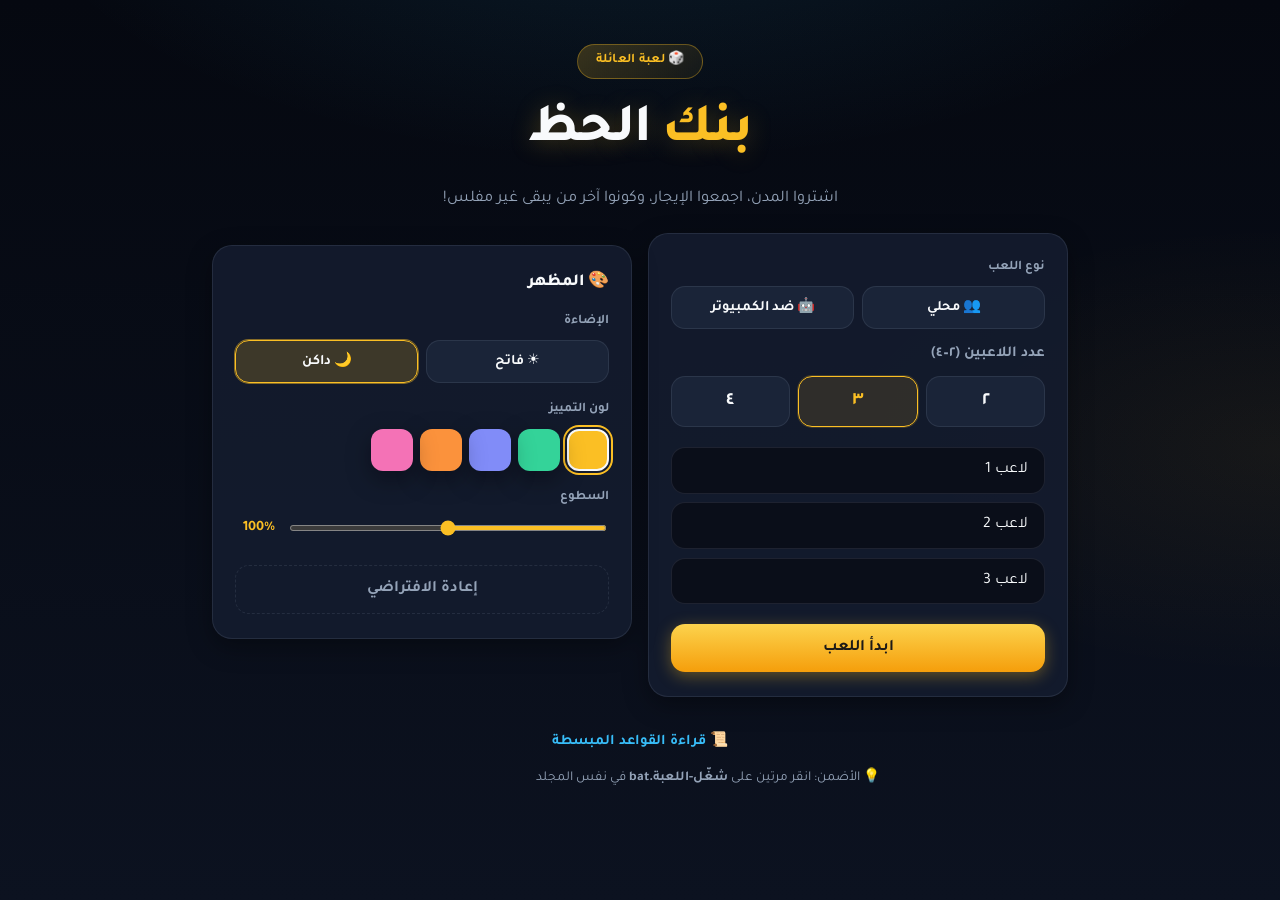
==== commit 8c87cfad: "Add CPU opponent functionality to بنك الحظ. Implemented a new game mode allowing players to compete " ====
--- a/index.html
+++ b/index.html
@@ -1121,6 +1121,39 @@
   width: 100%;
 }
 
+.mode-btn.selected,
+.cpu-btn.selected {
+  border-color: var(--primary);
+  background: var(--glow);
+  color: var(--primary);
+}
+
+.cpu-thinking {
+  margin: 0;
+  padding: 0.65rem 1rem;
+  background: var(--glow);
+  border: 1px solid var(--border-strong);
+  border-radius: var(--radius);
+  font-weight: 700;
+  color: var(--primary);
+  animation: cpuPulse 1.2s ease infinite;
+}
+
+@keyframes cpuPulse {
+  0%, 100% { opacity: 1; }
+  50% { opacity: 0.65; }
+}
+
+.cpu-tag {
+  font-size: 0.65rem;
+  padding: 0.1rem 0.35rem;
+  border-radius: 4px;
+  background: var(--glow);
+  color: var(--primary);
+  font-weight: 800;
+  vertical-align: middle;
+}
+
 .setup-grid {
   display: flex;
   flex-direction: column;
@@ -1193,11 +1226,28 @@
 
       <div class="setup-grid">
         <div class="card setup-card">
-          <label class="field-label">عدد اللاعبين (٢–٤)</label>
-          <div class="player-count" role="group" aria-label="عدد اللاعبين">
-            <button type="button" class="count-btn" data-count="2">٢</button>
-            <button type="button" class="count-btn selected" data-count="3">٣</button>
-            <button type="button" class="count-btn" data-count="4">٤</button>
+          <span class="appearance-label">نوع اللعب</span>
+          <div class="mode-toggle theme-toggle" role="group" aria-label="نوع اللعب">
+            <button type="button" class="mode-btn theme-btn selected" data-mode="local">👥 محلي</button>
+            <button type="button" class="mode-btn theme-btn" data-mode="cpu">🤖 ضد الكمبيوتر</button>
+          </div>
+
+          <div id="local-player-count" class="appearance-block" style="margin-top:0.85rem">
+            <label class="field-label">عدد اللاعبين (٢–٤)</label>
+            <div class="player-count" role="group" aria-label="عدد اللاعبين">
+              <button type="button" class="count-btn" data-count="2">٢</button>
+              <button type="button" class="count-btn selected" data-count="3">٣</button>
+              <button type="button" class="count-btn" data-count="4">٤</button>
+            </div>
+          </div>
+
+          <div id="cpu-options" class="hidden appearance-block" style="margin-top:0.85rem">
+            <span class="appearance-label">عدد خصوم الكمبيوتر (١–٣)</span>
+            <div class="player-count" role="group" aria-label="عدد الخصوم">
+              <button type="button" class="cpu-btn theme-btn selected" data-cpu="1">١</button>
+              <button type="button" class="cpu-btn theme-btn" data-cpu="2">٢</button>
+              <button type="button" class="cpu-btn theme-btn" data-cpu="3">٣</button>
+            </div>
           </div>
 
           <div id="name-fields" class="name-fields"></div>
@@ -1328,6 +1378,7 @@
         <li><strong>كرت الحظ</strong>: اسحب كرتاً وتنفّذ ما عليه فوراً.</li>
         <li><strong>السجن</strong>: عند «اذهب إلى السجن» تنتقل للسجن. للخروج: ادفع <strong>٥٠</strong>، أو ارمِ توتا، أو انتظر ٣ دورات (بدون حركة).</li>
         <li>زيارة السجن أو الانتظار المجاني: لا شيء يحدث.</li>
+        <li>وضع <strong>ضد الكمبيوتر</strong>: أنت ضد ١–٣ خصوم آليين (شراء وإيجار تلقائي).</li>
         <li>آخر لاعب <strong>غير مفلس</strong> يفوز!</li>
       </ul>
       <form method="dialog">
@@ -1418,6 +1469,11 @@
   let state = null;
   let busy = false;
   let selectedCount = 3;
+  let gameMode = "local";
+  let cpuOpponents = 1;
+  let cpuLoopActive = false;
+
+  const CPU_NAMES = ["🤖 كمبيوتر ١", "🤖 كمبيوتر ٢", "🤖 كمبيوتر ٣"];
 
   const $ = (sel) => document.querySelector(sel);
 
@@ -1520,18 +1576,19 @@
     renderLog();
   }
 
-  function createInitialState(names) {
+  function createInitialState(configs) {
     const owners = new Array(BOARD_LEN).fill(null);
-    const players = names.map((name, i) => ({
+    const players = configs.map((cfg, i) => ({
       id: i,
-      name: name.trim() || `لاعب ${i + 1}`,
+      name: (cfg.name || `لاعب ${i + 1}`).trim(),
+      isCpu: !!cfg.isCpu,
       money: START_MONEY,
       position: START_INDEX,
       inJail: false,
       jailTurns: 0,
       bankrupt: false,
       color: PLAYER_COLORS[i],
-      emoji: PLAYER_EMOJI[i],
+      emoji: cfg.isCpu ? "🤖" : PLAYER_EMOJI[i],
     }));
     return {
       players,
@@ -1687,16 +1744,101 @@
     showScreen("win");
   }
 
+  function syncSetupModeUi() {
+    const localBlock = $("#local-player-count");
+    const cpuOpts = $("#cpu-options");
+    if (localBlock) localBlock.classList.toggle("hidden", gameMode === "cpu");
+    if (cpuOpts) cpuOpts.classList.toggle("hidden", gameMode !== "cpu");
+    renderNameFields();
+  }
+
+  function buildPlayerConfigs() {
+    const inputs = [...$("#name-fields").querySelectorAll("input")];
+    if (gameMode === "cpu") {
+      const human = inputs[0]?.value.trim() || "لاعب";
+      const configs = [{ name: human, isCpu: false }];
+      for (let i = 0; i < cpuOpponents; i++) {
+        configs.push({ name: CPU_NAMES[i], isCpu: true });
+      }
+      return configs;
+    }
+    return inputs.map((inp, i) => ({
+      name: inp.value.trim() || inp.placeholder || `لاعب ${i + 1}`,
+      isCpu: false,
+    }));
+  }
+
+  function normalizeSavedState(st) {
+    if (st?.players) {
+      st.players.forEach((p) => {
+        if (p.isCpu == null) p.isCpu = false;
+      });
+    }
+    return st;
+  }
+
+  function cpuShouldBuy(player, cell) {
+    const reserve = 220;
+    if (player.money < cell.price + reserve) return false;
+    if (player.money >= cell.price + 450) return true;
+    return cell.rent / cell.price >= 0.11;
+  }
+
+  function cpuShouldPayJail(player) {
+    if (player.money < JAIL_BAIL + 200) return false;
+    if (player.jailTurns >= 2) return true;
+    return player.money >= JAIL_BAIL + 500;
+  }
+
+  async function scheduleCpuTurn() {
+    if (!state || cpuLoopActive || busy || state.phase === "ended") return;
+    const p = currentPlayer();
+    if (!p?.isCpu || p.bankrupt) return;
+    cpuLoopActive = true;
+    try {
+      while (state && state.phase !== "ended" && !busy) {
+        const cur = currentPlayer();
+        if (!cur?.isCpu || cur.bankrupt) break;
+
+        await delay(600);
+
+        if (state.phase === "roll") {
+          if (cur.inJail && cpuShouldPayJail(cur)) {
+            payJailAndRoll();
+            await delay(450);
+            if (state.phase !== "roll") continue;
+          }
+          await doRoll();
+          await delay(350);
+          if (state.phase === "postRoll") {
+            await delay(400);
+            endTurn();
+            await delay(250);
+          }
+        } else if (state.phase === "postRoll") {
+          await delay(400);
+          endTurn();
+          await delay(250);
+        } else {
+          break;
+        }
+      }
+    } finally {
+      cpuLoopActive = false;
+    }
+  }
+
   function renderNameFields() {
     const wrap = $("#name-fields");
     wrap.innerHTML = "";
-    for (let i = 0; i < selectedCount; i++) {
+    const count = gameMode === "cpu" ? 1 : selectedCount;
+    for (let i = 0; i < count; i++) {
       const input = document.createElement("input");
       input.type = "text";
-      input.placeholder = `اسم اللاعب ${i + 1}`;
+      input.placeholder = gameMode === "cpu" ? "اسمك" : `اسم اللاعب ${i + 1}`;
       input.maxLength = 16;
       input.dataset.index = String(i);
-      input.value = `لاعب ${i + 1}`;
+      input.value = gameMode === "cpu" ? "لاعب" : `لاعب ${i + 1}`;
       wrap.appendChild(input);
     }
   }
@@ -1789,12 +1931,16 @@
         ? props.map((pr) => `<span title="${pr.name}">${pr.name.split(" ")[0]}</span>`).join("")
         : '<span class="empty">لا ممتلكات</span>';
 
-      const meta = p.bankrupt ? "مفلس" : p.inJail ? "في السجن" : `${props.length} مدينة`;
+      const meta = p.bankrupt
+        ? "مفلس"
+        : p.inJail
+          ? "في السجن"
+          : `${props.length} مدينة${p.isCpu ? " · 🤖" : ""}`;
 
       card.innerHTML = `
         <div class="player-head">
           <span class="player-token" style="background:${p.color}">${p.emoji}</span>
-          <span class="player-name">${p.name}</span>
+          <span class="player-name">${p.name}${p.isCpu ? ' <span class="cpu-tag">AI</span>' : ""}</span>
         </div>
         <div class="player-money">${fmt(p.money)} <small style="font-size:0.65em;opacity:0.85">د.إ</small></div>
         <div class="player-meta">${meta}</div>
@@ -1826,6 +1972,11 @@
 
     const jailTag = p.inJail ? '<span class="tag">سجن</span>' : "";
     banner.innerHTML = `<div class="turn-pill"><span class="turn-dot" style="background:${p.color};color:${p.color}"></span><strong>${p.name}</strong>${jailTag}</div>`;
+
+    if (p.isCpu) {
+      wrap.innerHTML = '<p class="cpu-thinking">🤖 الكمبيوتر يلعب…</p>';
+      return;
+    }
 
     if (state.phase === "roll") {
       const rollBtn = mkBtn("🎲 ارمِ النرد", "btn-primary", () => doRoll());
@@ -1966,6 +2117,7 @@
     saveGame();
     renderAll();
     checkWinner();
+    scheduleCpuTurn();
   }
 
   function payJailAndRoll() {
@@ -2052,15 +2204,21 @@
   async function handleProperty(player, idx, cell) {
     const ownerId = state.owners[idx];
     if (ownerId == null) {
-      const ok = await confirmDialog(
-        `<h3>${cell.name}</h3>
+      let ok = false;
+      if (player.isCpu) {
+        await delay(350);
+        ok = cpuShouldBuy(player, cell);
+      } else {
+        ok = await confirmDialog(
+          `<h3>${cell.name}</h3>
         <p>السعر: <strong>${fmt(cell.price)}</strong> · الإيجار: ${fmt(cell.rent)}</p>
         <p>هل تشتري هذه المدينة؟</p>`,
-        [
-          { label: "شراء", primary: true, value: true },
-          { label: "تخطي", value: false },
-        ]
-      );
+          [
+            { label: "شراء", primary: true, value: true },
+            { label: "تخطي", value: false },
+          ]
+        );
+      }
       if (ok && player.money >= cell.price) {
         player.money -= cell.price;
         state.owners[idx] = player.id;
@@ -2169,10 +2327,11 @@
     renderDice(null, null);
     saveGame();
     renderAll();
-  }
-
-  function startGame(names, resumeState) {
-    state = resumeState || createInitialState(names);
+    scheduleCpuTurn();
+  }
+
+  function startGame(configs, resumeState) {
+    state = resumeState ? normalizeSavedState(resumeState) : createInitialState(configs);
     if (!state.log) state.log = [];
     if (!state.owners || state.owners.length !== BOARD_LEN) {
       state.owners = new Array(BOARD_LEN).fill(null);
@@ -2183,6 +2342,7 @@
     showScreen("game");
     renderDice(null, null);
     renderAll();
+    scheduleCpuTurn();
   }
 
   function setupListeners() {
@@ -2195,11 +2355,26 @@
       });
     });
 
+    document.querySelectorAll(".mode-btn").forEach((btn) => {
+      btn.addEventListener("click", () => {
+        document.querySelectorAll(".mode-btn").forEach((b) => b.classList.remove("selected"));
+        btn.classList.add("selected");
+        gameMode = btn.dataset.mode;
+        syncSetupModeUi();
+      });
+    });
+
+    document.querySelectorAll(".cpu-btn").forEach((btn) => {
+      btn.addEventListener("click", () => {
+        document.querySelectorAll(".cpu-btn").forEach((b) => b.classList.remove("selected"));
+        btn.classList.add("selected");
+        cpuOpponents = Number(btn.dataset.cpu);
+      });
+    });
+
     $("#btn-start").addEventListener("click", () => {
-      const inputs = [...$("#name-fields").querySelectorAll("input")];
-      const names = inputs.map((inp) => inp.value.trim() || inp.placeholder);
       clearSave();
-      startGame(names, null);
+      startGame(buildPlayerConfigs(), null);
     });
 
     $("#btn-resume").addEventListener("click", () => {
